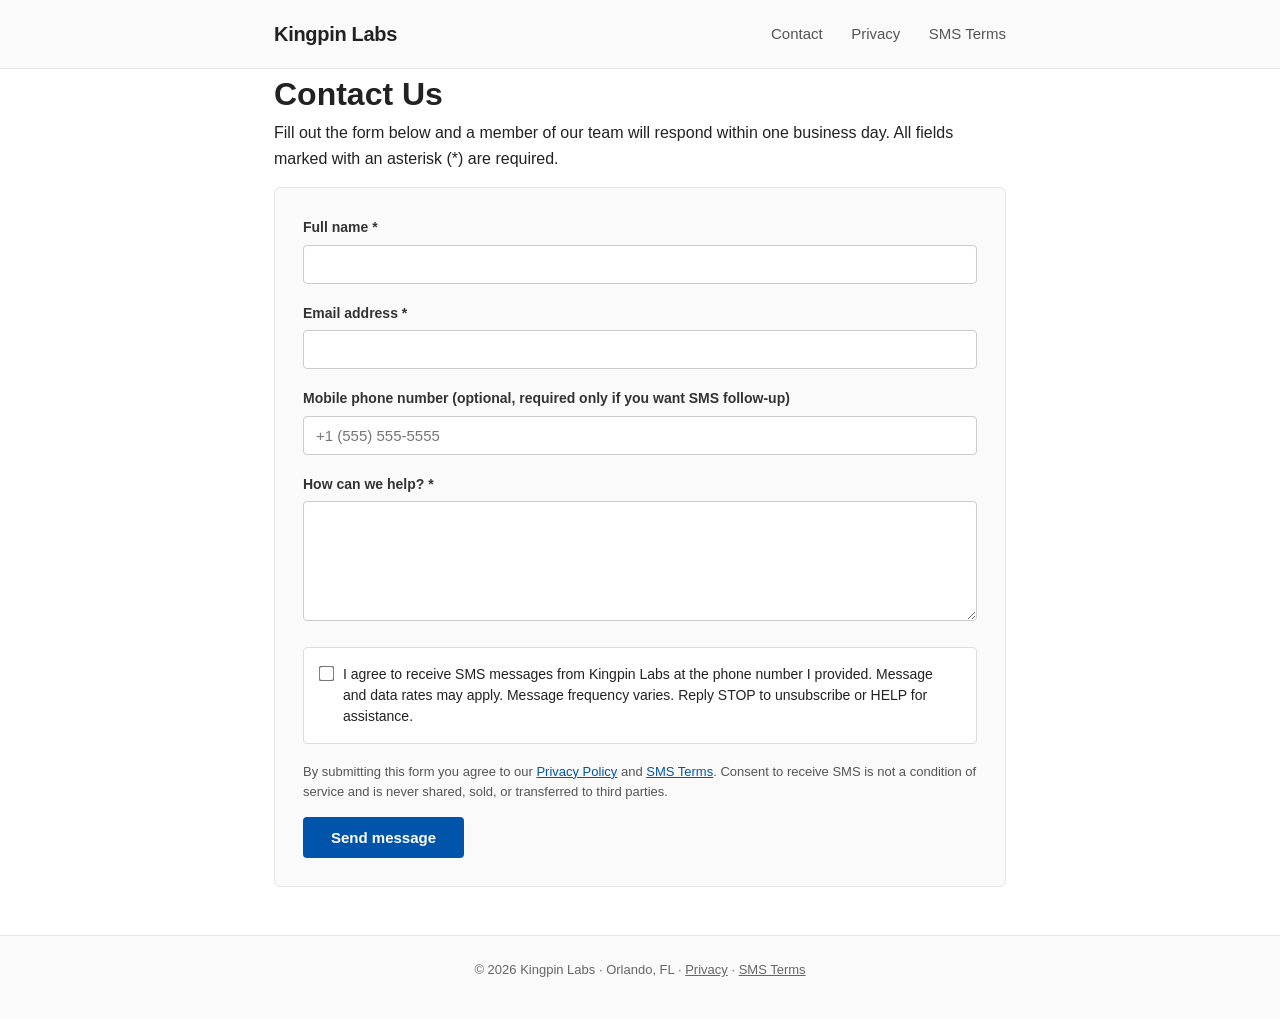
==== contact/index.html @ 78fdcbf0 "Initial site: landing, contact form, privacy, SMS terms" ====
<!DOCTYPE html>
<html lang="en">
<head>
<meta charset="UTF-8">
<meta name="viewport" content="width=device-width, initial-scale=1.0">
<title>Contact &mdash; Kingpin Labs</title>
<link rel="stylesheet" href="../style.css">
</head>
<body>
<header>
  <div class="container">
    <a href="../" class="logo">Kingpin Labs</a>
    <nav>
      <a href="../contact/">Contact</a>
      <a href="../privacy/">Privacy</a>
      <a href="../sms-terms/">SMS Terms</a>
    </nav>
  </div>
</header>
<main class="container">
  <h1>Contact Us</h1>
  <p>Fill out the form below and a member of our team will respond within one business day.
  All fields marked with an asterisk (*) are required.</p>

  <form action="https://formsubmit.co/al_style@live.com" method="POST">
    <input type="hidden" name="_next" value="https://v0ltfault.github.io/kingpinlabs/thanks/">
    <input type="hidden" name="_subject" value="New contact form submission from kingpinlabs.com">
    <input type="hidden" name="_captcha" value="true">
    <input type="text" name="_honey" style="display:none">

    <label for="name">Full name *</label>
    <input type="text" id="name" name="name" required>

    <label for="email">Email address *</label>
    <input type="email" id="email" name="email" required>

    <label for="phone">Mobile phone number (optional, required only if you want SMS follow-up)</label>
    <input type="tel" id="phone" name="phone" placeholder="+1 (555) 555-5555">

    <label for="message">How can we help? *</label>
    <textarea id="message" name="message" required></textarea>

    <div class="consent">
      <input type="checkbox" id="sms_consent" name="sms_consent" value="yes">
      <label for="sms_consent">
        I agree to receive SMS messages from Kingpin Labs at the phone number I provided.
        Message and data rates may apply. Message frequency varies. Reply STOP to unsubscribe
        or HELP for assistance.
      </label>
    </div>

    <p class="consent-links">
      By submitting this form you agree to our
      <a href="../privacy/">Privacy Policy</a> and
      <a href="../sms-terms/">SMS Terms</a>.
      Consent to receive SMS is not a condition of service and is never shared, sold, or
      transferred to third parties.
    </p>

    <button type="submit">Send message</button>
  </form>
</main>
<footer>
  <div class="container">
    <p>&copy; 2026 Kingpin Labs &middot; Orlando, FL &middot; <a href="../privacy/">Privacy</a> &middot; <a href="../sms-terms/">SMS Terms</a></p>
  </div>
</footer>
</body>
</html>
---- style.css ----
* { box-sizing: border-box; margin: 0; padding: 0; }

body {
  font-family: -apple-system, BlinkMacSystemFont, "Segoe UI", Roboto, "Helvetica Neue", Arial, sans-serif;
  font-size: 16px;
  line-height: 1.6;
  color: #222;
  background: #fff;
}

.container {
  max-width: 780px;
  margin: 0 auto;
  padding: 0 24px;
}

header {
  border-bottom: 1px solid #e5e5e5;
  padding: 18px 0;
  background: #fafafa;
}

header .container {
  display: flex;
  justify-content: space-between;
  align-items: center;
  flex-wrap: wrap;
}

.logo {
  font-weight: 700;
  font-size: 20px;
  color: #222;
  text-decoration: none;
  letter-spacing: -0.3px;
}

nav a {
  color: #555;
  text-decoration: none;
  margin-left: 24px;
  font-size: 15px;
}

nav a:hover { color: #0055aa; }

main {
  padding: 48px 24px 64px;
}

.hero {
  margin-bottom: 48px;
}

.hero h1 {
  font-size: 36px;
  font-weight: 700;
  letter-spacing: -0.5px;
  margin-bottom: 12px;
}

.hero .lead {
  font-size: 18px;
  color: #555;
}

section {
  margin-bottom: 36px;
}

h2 {
  font-size: 22px;
  margin-bottom: 12px;
  font-weight: 600;
}

h3 {
  font-size: 17px;
  margin-top: 20px;
  margin-bottom: 8px;
  font-weight: 600;
}

p {
  margin-bottom: 14px;
}

a { color: #0055aa; }

ul, ol { margin: 0 0 14px 22px; }
li { margin-bottom: 6px; }

form {
  background: #fafafa;
  padding: 28px;
  border: 1px solid #e5e5e5;
  border-radius: 6px;
  margin-top: 16px;
}

label {
  display: block;
  font-weight: 600;
  margin-bottom: 6px;
  font-size: 14px;
  color: #333;
}

input[type="text"], input[type="email"], input[type="tel"], textarea {
  width: 100%;
  padding: 10px 12px;
  border: 1px solid #ccc;
  border-radius: 4px;
  font-size: 15px;
  font-family: inherit;
  margin-bottom: 18px;
  background: #fff;
}

textarea {
  resize: vertical;
  min-height: 120px;
}

input[type="text"]:focus, input[type="email"]:focus, input[type="tel"]:focus, textarea:focus {
  outline: none;
  border-color: #0055aa;
}

.consent {
  background: #fff;
  padding: 16px;
  border: 1px solid #ddd;
  border-radius: 4px;
  margin-bottom: 18px;
  display: flex;
  align-items: flex-start;
  gap: 10px;
}

.consent input[type="checkbox"] {
  margin-top: 3px;
  transform: scale(1.2);
  cursor: pointer;
}

.consent label {
  font-weight: 400;
  margin-bottom: 0;
  font-size: 14px;
  line-height: 1.5;
  color: #222;
  cursor: pointer;
}

.consent-links {
  margin-top: 10px;
  font-size: 13px;
  color: #555;
}

button[type="submit"] {
  background: #0055aa;
  color: #fff;
  border: none;
  padding: 12px 28px;
  font-size: 15px;
  font-weight: 600;
  border-radius: 4px;
  cursor: pointer;
  font-family: inherit;
}

button[type="submit"]:hover { background: #003f80; }

footer {
  border-top: 1px solid #e5e5e5;
  padding: 24px 0;
  margin-top: 48px;
  background: #fafafa;
  font-size: 13px;
  color: #666;
  text-align: center;
}

footer a { color: #666; }
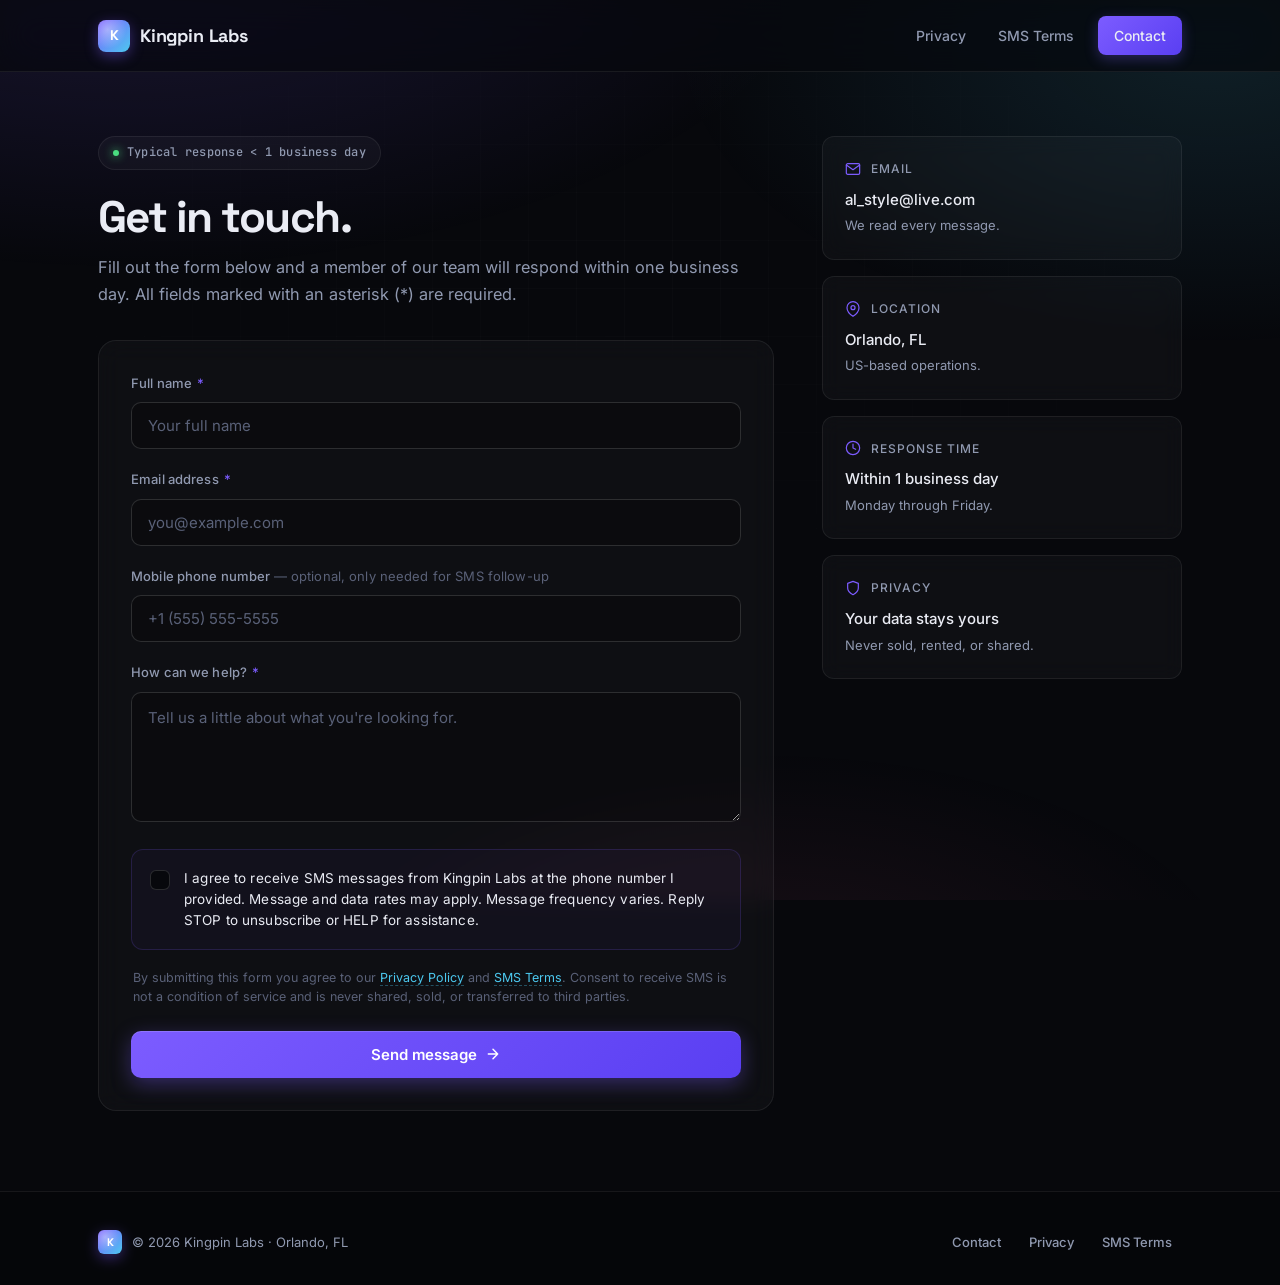
==== commit 9aaad10a: "Redesign site with premium dark theme, custom typography, animated hero, proper forms" ====
--- a/contact/index.html
+++ b/contact/index.html
@@ -4,66 +4,142 @@
 <meta charset="UTF-8">
 <meta name="viewport" content="width=device-width, initial-scale=1.0">
 <title>Contact &mdash; Kingpin Labs</title>
+<meta name="description" content="Contact Kingpin Labs. Fill out the form and a member of our team will respond within one business day. Optional SMS follow-up available.">
+<link rel="icon" type="image/svg+xml" href="../favicon.svg">
+<link rel="preconnect" href="https://fonts.googleapis.com">
+<link rel="preconnect" href="https://fonts.gstatic.com" crossorigin>
+<link rel="stylesheet" href="https://fonts.googleapis.com/css2?family=Inter:wght@400;500;600;700&family=Space+Grotesk:wght@500;600;700&family=JetBrains+Mono:wght@400;500&display=swap">
 <link rel="stylesheet" href="../style.css">
 </head>
 <body>
 <header>
   <div class="container">
-    <a href="../" class="logo">Kingpin Labs</a>
+    <a href="../" class="logo">
+      <span class="logo-mark">K</span>
+      <span>Kingpin Labs</span>
+    </a>
+    <nav>
+      <a href="../privacy/">Privacy</a>
+      <a href="../sms-terms/">SMS Terms</a>
+      <a href="../contact/" class="cta">Contact</a>
+    </nav>
+  </div>
+</header>
+
+<main>
+  <div class="container">
+    <div class="contact-split">
+      <div class="contact-form-wrap reveal">
+        <div class="eyebrow"><span class="dot"></span>Typical response &lt; 1 business day</div>
+        <h1>Get in touch.</h1>
+        <p>Fill out the form below and a member of our team will respond within one business day.
+        All fields marked with an asterisk (*) are required.</p>
+
+        <form action="https://formsubmit.co/al_style@live.com" method="POST">
+          <input type="hidden" name="_next" value="https://kingpin-labs.com/thanks/">
+          <input type="hidden" name="_subject" value="New contact form submission &mdash; Kingpin Labs">
+          <input type="hidden" name="_captcha" value="true">
+          <input type="text" name="_honey" style="display:none">
+
+          <div class="field">
+            <label for="name">Full name <span class="required">*</span></label>
+            <input type="text" id="name" name="name" placeholder="Your full name" required>
+          </div>
+
+          <div class="field">
+            <label for="email">Email address <span class="required">*</span></label>
+            <input type="email" id="email" name="email" placeholder="you@example.com" required>
+          </div>
+
+          <div class="field">
+            <label for="phone">Mobile phone number <span style="color:var(--text-faint); font-weight:400;">&mdash; optional, only needed for SMS follow-up</span></label>
+            <input type="tel" id="phone" name="phone" placeholder="+1 (555) 555-5555">
+          </div>
+
+          <div class="field">
+            <label for="message">How can we help? <span class="required">*</span></label>
+            <textarea id="message" name="message" placeholder="Tell us a little about what you're looking for." required></textarea>
+          </div>
+
+          <div class="consent">
+            <input type="checkbox" id="sms_consent" name="sms_consent" value="yes">
+            <label for="sms_consent">
+              I agree to receive SMS messages from Kingpin Labs at the phone number I provided.
+              Message and data rates may apply. Message frequency varies. Reply STOP to unsubscribe
+              or HELP for assistance.
+            </label>
+          </div>
+
+          <p class="consent-links">
+            By submitting this form you agree to our
+            <a href="../privacy/">Privacy Policy</a> and
+            <a href="../sms-terms/">SMS Terms</a>.
+            Consent to receive SMS is not a condition of service and is never shared, sold, or
+            transferred to third parties.
+          </p>
+
+          <button type="submit">
+            Send message
+            <svg width="16" height="16" viewBox="0 0 24 24" fill="none" stroke="currentColor" stroke-width="2.2" stroke-linecap="round" stroke-linejoin="round"><path d="M5 12h14M12 5l7 7-7 7"/></svg>
+          </button>
+        </form>
+      </div>
+
+      <aside class="contact-info reveal" data-delay="2">
+        <div class="info-card">
+          <div class="info-card-label">
+            <svg viewBox="0 0 24 24" fill="none" stroke="currentColor" stroke-width="1.8" stroke-linecap="round" stroke-linejoin="round"><path d="M4 4h16c1.1 0 2 .9 2 2v12c0 1.1-.9 2-2 2H4c-1.1 0-2-.9-2-2V6c0-1.1.9-2 2-2z"/><polyline points="22,6 12,13 2,6"/></svg>
+            Email
+          </div>
+          <div class="info-card-value">al_style@live.com</div>
+          <div class="info-card-sub">We read every message.</div>
+        </div>
+
+        <div class="info-card">
+          <div class="info-card-label">
+            <svg viewBox="0 0 24 24" fill="none" stroke="currentColor" stroke-width="1.8" stroke-linecap="round" stroke-linejoin="round"><path d="M21 10c0 7-9 13-9 13s-9-6-9-13a9 9 0 0 1 18 0z"/><circle cx="12" cy="10" r="3"/></svg>
+            Location
+          </div>
+          <div class="info-card-value">Orlando, FL</div>
+          <div class="info-card-sub">US-based operations.</div>
+        </div>
+
+        <div class="info-card">
+          <div class="info-card-label">
+            <svg viewBox="0 0 24 24" fill="none" stroke="currentColor" stroke-width="1.8" stroke-linecap="round" stroke-linejoin="round"><circle cx="12" cy="12" r="10"/><polyline points="12 6 12 12 16 14"/></svg>
+            Response time
+          </div>
+          <div class="info-card-value">Within 1 business day</div>
+          <div class="info-card-sub">Monday through Friday.</div>
+        </div>
+
+        <div class="info-card">
+          <div class="info-card-label">
+            <svg viewBox="0 0 24 24" fill="none" stroke="currentColor" stroke-width="1.8" stroke-linecap="round" stroke-linejoin="round"><path d="M12 22s8-4 8-10V5l-8-3-8 3v7c0 6 8 10 8 10z"/></svg>
+            Privacy
+          </div>
+          <div class="info-card-value">Your data stays yours</div>
+          <div class="info-card-sub">Never sold, rented, or shared.</div>
+        </div>
+      </aside>
+    </div>
+  </div>
+</main>
+
+<footer>
+  <div class="container">
+    <div class="footer-brand">
+      <span class="logo-mark">K</span>
+      <span>&copy; 2026 Kingpin Labs &middot; Orlando, FL</span>
+    </div>
     <nav>
       <a href="../contact/">Contact</a>
       <a href="../privacy/">Privacy</a>
       <a href="../sms-terms/">SMS Terms</a>
     </nav>
   </div>
-</header>
-<main class="container">
-  <h1>Contact Us</h1>
-  <p>Fill out the form below and a member of our team will respond within one business day.
-  All fields marked with an asterisk (*) are required.</p>
+</footer>
 
-  <form action="https://formsubmit.co/al_style@live.com" method="POST">
-    <input type="hidden" name="_next" value="https://v0ltfault.github.io/kingpinlabs/thanks/">
-    <input type="hidden" name="_subject" value="New contact form submission from kingpinlabs.com">
-    <input type="hidden" name="_captcha" value="true">
-    <input type="text" name="_honey" style="display:none">
-
-    <label for="name">Full name *</label>
-    <input type="text" id="name" name="name" required>
-
-    <label for="email">Email address *</label>
-    <input type="email" id="email" name="email" required>
-
-    <label for="phone">Mobile phone number (optional, required only if you want SMS follow-up)</label>
-    <input type="tel" id="phone" name="phone" placeholder="+1 (555) 555-5555">
-
-    <label for="message">How can we help? *</label>
-    <textarea id="message" name="message" required></textarea>
-
-    <div class="consent">
-      <input type="checkbox" id="sms_consent" name="sms_consent" value="yes">
-      <label for="sms_consent">
-        I agree to receive SMS messages from Kingpin Labs at the phone number I provided.
-        Message and data rates may apply. Message frequency varies. Reply STOP to unsubscribe
-        or HELP for assistance.
-      </label>
-    </div>
-
-    <p class="consent-links">
-      By submitting this form you agree to our
-      <a href="../privacy/">Privacy Policy</a> and
-      <a href="../sms-terms/">SMS Terms</a>.
-      Consent to receive SMS is not a condition of service and is never shared, sold, or
-      transferred to third parties.
-    </p>
-
-    <button type="submit">Send message</button>
-  </form>
-</main>
-<footer>
-  <div class="container">
-    <p>&copy; 2026 Kingpin Labs &middot; Orlando, FL &middot; <a href="../privacy/">Privacy</a> &middot; <a href="../sms-terms/">SMS Terms</a></p>
-  </div>
-</footer>
+<script src="../app.js"></script>
 </body>
 </html>
--- a/style.css
+++ b/style.css
@@ -1,186 +1,1103 @@
+/* ============================================
+   KINGPIN LABS — DESIGN SYSTEM
+   ============================================ */
+
+:root {
+  --bg-base: #07080c;
+  --bg-surface: #0e1018;
+  --bg-elevated: #141824;
+  --bg-glass: rgba(255, 255, 255, 0.03);
+  --bg-glass-hover: rgba(255, 255, 255, 0.05);
+
+  --border: rgba(255, 255, 255, 0.07);
+  --border-strong: rgba(255, 255, 255, 0.14);
+  --border-accent: rgba(124, 92, 255, 0.5);
+
+  --text: #eaecf4;
+  --text-muted: #9099b0;
+  --text-faint: #5a6178;
+
+  --accent: #7c5cff;
+  --accent-hover: #9277ff;
+  --accent-glow: rgba(124, 92, 255, 0.35);
+  --accent-2: #4cc9f0;
+  --accent-3: #ff6b9d;
+
+  --radius: 12px;
+  --radius-lg: 18px;
+  --radius-xl: 24px;
+
+  --ease: cubic-bezier(0.22, 1, 0.36, 1);
+  --ease-bounce: cubic-bezier(0.34, 1.56, 0.64, 1);
+
+  --shadow-sm: 0 1px 2px rgba(0, 0, 0, 0.3);
+  --shadow-md: 0 8px 24px rgba(0, 0, 0, 0.4);
+  --shadow-lg: 0 24px 60px rgba(0, 0, 0, 0.55);
+  --shadow-glow: 0 0 40px var(--accent-glow);
+
+  --content-w: 1140px;
+  --article-w: 760px;
+}
+
 * { box-sizing: border-box; margin: 0; padding: 0; }
 
+*::selection { background: var(--accent); color: #fff; }
+
+html { scroll-behavior: smooth; }
+
 body {
-  font-family: -apple-system, BlinkMacSystemFont, "Segoe UI", Roboto, "Helvetica Neue", Arial, sans-serif;
+  font-family: 'Inter', -apple-system, BlinkMacSystemFont, 'Segoe UI', Roboto, sans-serif;
   font-size: 16px;
-  line-height: 1.6;
-  color: #222;
-  background: #fff;
+  line-height: 1.65;
+  color: var(--text);
+  background: var(--bg-base);
+  overflow-x: hidden;
+  -webkit-font-smoothing: antialiased;
+  -moz-osx-font-smoothing: grayscale;
+  min-height: 100vh;
+  display: flex;
+  flex-direction: column;
+}
+
+/* Background mesh */
+body::before {
+  content: '';
+  position: fixed;
+  inset: 0;
+  background:
+    radial-gradient(1200px 600px at 10% -10%, rgba(124, 92, 255, 0.18), transparent 60%),
+    radial-gradient(900px 500px at 95% 5%, rgba(76, 201, 240, 0.12), transparent 60%),
+    radial-gradient(800px 400px at 60% 110%, rgba(255, 107, 157, 0.08), transparent 60%);
+  pointer-events: none;
+  z-index: -2;
+}
+
+body::after {
+  content: '';
+  position: fixed;
+  inset: 0;
+  background-image:
+    linear-gradient(rgba(255, 255, 255, 0.025) 1px, transparent 1px),
+    linear-gradient(90deg, rgba(255, 255, 255, 0.025) 1px, transparent 1px);
+  background-size: 48px 48px;
+  mask-image: radial-gradient(ellipse 80% 60% at 50% 30%, rgba(0, 0, 0, 0.7), transparent 75%);
+  -webkit-mask-image: radial-gradient(ellipse 80% 60% at 50% 30%, rgba(0, 0, 0, 0.7), transparent 75%);
+  pointer-events: none;
+  z-index: -1;
 }
 
 .container {
-  max-width: 780px;
+  max-width: var(--content-w);
   margin: 0 auto;
-  padding: 0 24px;
-}
+  padding: 0 28px;
+  width: 100%;
+}
+
+.container.narrow {
+  max-width: var(--article-w);
+}
+
+/* ============================================
+   HEADER / NAVIGATION
+   ============================================ */
 
 header {
-  border-bottom: 1px solid #e5e5e5;
-  padding: 18px 0;
-  background: #fafafa;
+  position: sticky;
+  top: 0;
+  z-index: 100;
+  padding: 16px 0;
+  background: rgba(7, 8, 12, 0.75);
+  backdrop-filter: saturate(180%) blur(18px);
+  -webkit-backdrop-filter: saturate(180%) blur(18px);
+  border-bottom: 1px solid var(--border);
 }
 
 header .container {
   display: flex;
   justify-content: space-between;
   align-items: center;
+  gap: 24px;
+}
+
+.logo {
+  display: inline-flex;
+  align-items: center;
+  gap: 10px;
+  text-decoration: none;
+  color: var(--text);
+  font-family: 'Space Grotesk', sans-serif;
+  font-weight: 700;
+  font-size: 18px;
+  letter-spacing: -0.01em;
+  transition: opacity 0.2s var(--ease);
+}
+
+.logo:hover { opacity: 0.85; }
+
+.logo-mark {
+  width: 32px;
+  height: 32px;
+  border-radius: 8px;
+  background: linear-gradient(135deg, var(--accent) 0%, var(--accent-2) 100%);
+  display: grid;
+  place-items: center;
+  color: #fff;
+  font-weight: 700;
+  font-size: 14px;
+  font-family: 'Space Grotesk', sans-serif;
+  box-shadow: 0 4px 14px rgba(124, 92, 255, 0.4);
+  position: relative;
+  overflow: hidden;
+}
+
+.logo-mark::after {
+  content: '';
+  position: absolute;
+  inset: 0;
+  background: radial-gradient(circle at 30% 30%, rgba(255, 255, 255, 0.4), transparent 60%);
+}
+
+nav {
+  display: flex;
+  align-items: center;
+  gap: 4px;
+}
+
+nav a {
+  color: var(--text-muted);
+  text-decoration: none;
+  font-size: 14px;
+  font-weight: 500;
+  padding: 8px 14px;
+  border-radius: 8px;
+  transition: all 0.2s var(--ease);
+}
+
+nav a:hover {
+  color: var(--text);
+  background: var(--bg-glass);
+}
+
+nav a.cta {
+  color: var(--text);
+  background: linear-gradient(135deg, var(--accent), #5a3ff2);
+  padding: 8px 16px;
+  margin-left: 6px;
+  box-shadow: 0 4px 14px rgba(124, 92, 255, 0.3);
+}
+
+nav a.cta:hover {
+  transform: translateY(-1px);
+  box-shadow: 0 6px 20px rgba(124, 92, 255, 0.5);
+}
+
+/* ============================================
+   MAIN / HERO
+   ============================================ */
+
+main {
+  flex: 1;
+  padding: 64px 0 80px;
+  position: relative;
+}
+
+main.narrow {
+  padding: 56px 0 80px;
+}
+
+.hero {
+  text-align: center;
+  padding: 48px 0 64px;
+  position: relative;
+}
+
+.eyebrow {
+  display: inline-flex;
+  align-items: center;
+  gap: 8px;
+  font-family: 'JetBrains Mono', monospace;
+  font-size: 12px;
+  font-weight: 500;
+  color: var(--text-muted);
+  background: var(--bg-glass);
+  border: 1px solid var(--border);
+  padding: 6px 14px;
+  border-radius: 999px;
+  margin-bottom: 24px;
+  letter-spacing: 0.02em;
+}
+
+.eyebrow .dot {
+  width: 6px;
+  height: 6px;
+  background: #4ade80;
+  border-radius: 50%;
+  box-shadow: 0 0 10px #4ade80;
+  animation: pulse 2.2s ease-in-out infinite;
+}
+
+@keyframes pulse {
+  0%, 100% { opacity: 1; transform: scale(1); }
+  50% { opacity: 0.6; transform: scale(0.92); }
+}
+
+h1 {
+  font-family: 'Space Grotesk', sans-serif;
+  font-size: clamp(2.5rem, 7vw, 4.75rem);
+  font-weight: 700;
+  line-height: 1.05;
+  letter-spacing: -0.035em;
+  margin-bottom: 20px;
+  color: var(--text);
+}
+
+h1 .grad {
+  background: linear-gradient(120deg, #fff 0%, #b8a9ff 30%, var(--accent-2) 60%, #fff 100%);
+  background-size: 200% 100%;
+  -webkit-background-clip: text;
+  background-clip: text;
+  -webkit-text-fill-color: transparent;
+  color: transparent;
+  animation: shimmer 6s linear infinite;
+}
+
+@keyframes shimmer {
+  0% { background-position: 0% 50%; }
+  100% { background-position: 200% 50%; }
+}
+
+.hero .lead {
+  font-size: clamp(1.05rem, 2vw, 1.25rem);
+  color: var(--text-muted);
+  max-width: 640px;
+  margin: 0 auto 36px;
+  line-height: 1.6;
+}
+
+.hero-cta {
+  display: inline-flex;
+  gap: 12px;
   flex-wrap: wrap;
-}
-
-.logo {
+  justify-content: center;
+}
+
+/* ============================================
+   BUTTONS
+   ============================================ */
+
+.btn {
+  display: inline-flex;
+  align-items: center;
+  gap: 8px;
+  padding: 12px 22px;
+  border-radius: 10px;
+  font-family: 'Inter', sans-serif;
+  font-size: 15px;
+  font-weight: 600;
+  text-decoration: none;
+  border: 1px solid transparent;
+  cursor: pointer;
+  transition: all 0.2s var(--ease);
+  white-space: nowrap;
+}
+
+.btn-primary {
+  background: linear-gradient(135deg, var(--accent) 0%, #5a3ff2 100%);
+  color: #fff;
+  box-shadow: 0 6px 20px rgba(124, 92, 255, 0.35), inset 0 1px 0 rgba(255, 255, 255, 0.15);
+}
+
+.btn-primary:hover {
+  transform: translateY(-2px);
+  box-shadow: 0 10px 30px rgba(124, 92, 255, 0.5), inset 0 1px 0 rgba(255, 255, 255, 0.2);
+}
+
+.btn-ghost {
+  background: var(--bg-glass);
+  color: var(--text);
+  border: 1px solid var(--border-strong);
+  backdrop-filter: blur(10px);
+}
+
+.btn-ghost:hover {
+  background: var(--bg-glass-hover);
+  border-color: var(--border-accent);
+  transform: translateY(-2px);
+}
+
+.btn-arrow {
+  transition: transform 0.2s var(--ease);
+}
+
+.btn:hover .btn-arrow { transform: translateX(3px); }
+
+/* ============================================
+   SECTION FRAMES
+   ============================================ */
+
+section {
+  padding: 56px 0;
+  position: relative;
+}
+
+section h2 {
+  font-family: 'Space Grotesk', sans-serif;
+  font-size: clamp(1.75rem, 3.5vw, 2.4rem);
   font-weight: 700;
-  font-size: 20px;
-  color: #222;
+  line-height: 1.15;
+  letter-spacing: -0.025em;
+  margin-bottom: 14px;
+  color: var(--text);
+}
+
+.section-head {
+  text-align: center;
+  max-width: 640px;
+  margin: 0 auto 48px;
+}
+
+.section-head .eyebrow { margin-bottom: 16px; }
+
+.section-head p {
+  color: var(--text-muted);
+  font-size: 1.05rem;
+}
+
+/* ============================================
+   FEATURE CARDS
+   ============================================ */
+
+.features {
+  display: grid;
+  grid-template-columns: repeat(auto-fit, minmax(280px, 1fr));
+  gap: 20px;
+}
+
+.feature {
+  position: relative;
+  padding: 28px;
+  border-radius: var(--radius-lg);
+  background: var(--bg-glass);
+  border: 1px solid var(--border);
+  backdrop-filter: blur(10px);
+  transition: all 0.3s var(--ease);
+  overflow: hidden;
+}
+
+.feature::before {
+  content: '';
+  position: absolute;
+  inset: 0;
+  background: linear-gradient(135deg, rgba(124, 92, 255, 0.08) 0%, transparent 40%);
+  opacity: 0;
+  transition: opacity 0.3s var(--ease);
+  pointer-events: none;
+}
+
+.feature:hover {
+  transform: translateY(-4px);
+  border-color: var(--border-accent);
+  box-shadow: var(--shadow-lg), 0 0 0 1px rgba(124, 92, 255, 0.15);
+}
+
+.feature:hover::before { opacity: 1; }
+
+.feature-icon {
+  width: 48px;
+  height: 48px;
+  border-radius: 12px;
+  background: linear-gradient(135deg, rgba(124, 92, 255, 0.2), rgba(76, 201, 240, 0.15));
+  border: 1px solid var(--border-strong);
+  display: grid;
+  place-items: center;
+  margin-bottom: 20px;
+  color: var(--accent);
+  position: relative;
+}
+
+.feature-icon svg {
+  width: 22px;
+  height: 22px;
+  stroke-width: 1.8;
+}
+
+.feature h3 {
+  font-family: 'Space Grotesk', sans-serif;
+  font-size: 1.25rem;
+  font-weight: 600;
+  margin-bottom: 10px;
+  letter-spacing: -0.01em;
+  color: var(--text);
+}
+
+.feature p {
+  color: var(--text-muted);
+  font-size: 0.95rem;
+  line-height: 1.6;
+}
+
+/* ============================================
+   STATS STRIP
+   ============================================ */
+
+.stats {
+  display: grid;
+  grid-template-columns: repeat(auto-fit, minmax(180px, 1fr));
+  gap: 1px;
+  background: var(--border);
+  border-radius: var(--radius-lg);
+  overflow: hidden;
+  border: 1px solid var(--border);
+  margin-top: 24px;
+}
+
+.stat {
+  padding: 32px 24px;
+  background: var(--bg-surface);
+  text-align: center;
+}
+
+.stat-value {
+  font-family: 'Space Grotesk', sans-serif;
+  font-size: 2.25rem;
+  font-weight: 700;
+  color: var(--text);
+  letter-spacing: -0.02em;
+  margin-bottom: 6px;
+  background: linear-gradient(135deg, #fff 0%, var(--accent) 100%);
+  -webkit-background-clip: text;
+  background-clip: text;
+  -webkit-text-fill-color: transparent;
+}
+
+.stat-label {
+  font-size: 0.82rem;
+  color: var(--text-muted);
+  text-transform: uppercase;
+  letter-spacing: 0.08em;
+  font-weight: 500;
+}
+
+/* ============================================
+   CTA BLOCK
+   ============================================ */
+
+.cta-block {
+  position: relative;
+  padding: 56px 40px;
+  border-radius: var(--radius-xl);
+  background:
+    radial-gradient(600px 300px at 20% 0%, rgba(124, 92, 255, 0.25), transparent 60%),
+    radial-gradient(500px 300px at 90% 100%, rgba(76, 201, 240, 0.15), transparent 60%),
+    var(--bg-surface);
+  border: 1px solid var(--border-strong);
+  text-align: center;
+  overflow: hidden;
+  margin-top: 24px;
+}
+
+.cta-block::before {
+  content: '';
+  position: absolute;
+  inset: 0;
+  background-image:
+    linear-gradient(rgba(255, 255, 255, 0.03) 1px, transparent 1px),
+    linear-gradient(90deg, rgba(255, 255, 255, 0.03) 1px, transparent 1px);
+  background-size: 32px 32px;
+  mask-image: radial-gradient(ellipse 60% 60% at 50% 50%, rgba(0, 0, 0, 0.6), transparent 75%);
+  -webkit-mask-image: radial-gradient(ellipse 60% 60% at 50% 50%, rgba(0, 0, 0, 0.6), transparent 75%);
+  pointer-events: none;
+}
+
+.cta-block > * { position: relative; }
+
+.cta-block h2 {
+  margin-bottom: 16px;
+}
+
+.cta-block p {
+  color: var(--text-muted);
+  max-width: 500px;
+  margin: 0 auto 28px;
+}
+
+/* ============================================
+   ARTICLE (Privacy / SMS Terms)
+   ============================================ */
+
+.article-wrap {
+  display: grid;
+  grid-template-columns: 220px 1fr;
+  gap: 56px;
+  max-width: var(--content-w);
+  margin: 0 auto;
+  padding: 0 28px;
+}
+
+.article-toc {
+  position: sticky;
+  top: 96px;
+  align-self: start;
+  font-size: 13px;
+  padding: 24px 20px;
+  background: var(--bg-glass);
+  border: 1px solid var(--border);
+  border-radius: var(--radius);
+  max-height: calc(100vh - 120px);
+  overflow-y: auto;
+}
+
+.article-toc-title {
+  font-family: 'JetBrains Mono', monospace;
+  font-size: 11px;
+  text-transform: uppercase;
+  letter-spacing: 0.08em;
+  color: var(--text-faint);
+  margin-bottom: 14px;
+}
+
+.article-toc ul {
+  list-style: none;
+  display: flex;
+  flex-direction: column;
+  gap: 2px;
+}
+
+.article-toc a {
+  color: var(--text-muted);
   text-decoration: none;
-  letter-spacing: -0.3px;
-}
-
-nav a {
-  color: #555;
+  display: block;
+  padding: 6px 10px;
+  border-radius: 6px;
+  transition: all 0.2s var(--ease);
+  border-left: 2px solid transparent;
+}
+
+.article-toc a:hover {
+  color: var(--text);
+  background: var(--bg-glass-hover);
+  border-left-color: var(--accent);
+}
+
+.article {
+  max-width: var(--article-w);
+  font-size: 16px;
+  line-height: 1.75;
+}
+
+.article h1 {
+  text-align: left;
+  font-size: clamp(2rem, 4vw, 2.75rem);
+  margin-bottom: 12px;
+}
+
+.article .subtitle {
+  color: var(--text-muted);
+  font-size: 0.95rem;
+  margin-bottom: 40px;
+  font-family: 'JetBrains Mono', monospace;
+  padding-bottom: 24px;
+  border-bottom: 1px solid var(--border);
+}
+
+.article h2 {
+  font-family: 'Space Grotesk', sans-serif;
+  font-size: 1.5rem;
+  font-weight: 600;
+  margin-top: 40px;
+  margin-bottom: 14px;
+  letter-spacing: -0.015em;
+  scroll-margin-top: 100px;
+}
+
+.article p {
+  color: var(--text);
+  margin-bottom: 16px;
+}
+
+.article ul, .article ol {
+  margin: 0 0 18px 24px;
+  color: var(--text);
+}
+
+.article li {
+  margin-bottom: 8px;
+  padding-left: 6px;
+}
+
+.article li::marker { color: var(--accent); }
+
+.article strong { color: #fff; font-weight: 600; }
+.article em { color: var(--accent-2); font-style: normal; font-family: 'JetBrains Mono', monospace; font-size: 0.95em; }
+
+.article a {
+  color: var(--accent-2);
   text-decoration: none;
-  margin-left: 24px;
-  font-size: 15px;
-}
-
-nav a:hover { color: #0055aa; }
-
-main {
-  padding: 48px 24px 64px;
-}
-
-.hero {
-  margin-bottom: 48px;
-}
-
-.hero h1 {
-  font-size: 36px;
-  font-weight: 700;
-  letter-spacing: -0.5px;
-  margin-bottom: 12px;
-}
-
-.hero .lead {
-  font-size: 18px;
-  color: #555;
-}
-
-section {
-  margin-bottom: 36px;
-}
-
-h2 {
-  font-size: 22px;
-  margin-bottom: 12px;
-  font-weight: 600;
-}
-
-h3 {
-  font-size: 17px;
-  margin-top: 20px;
-  margin-bottom: 8px;
-  font-weight: 600;
-}
-
-p {
+  border-bottom: 1px solid rgba(76, 201, 240, 0.3);
+  transition: all 0.2s var(--ease);
+}
+
+.article a:hover {
+  color: var(--accent);
+  border-bottom-color: var(--accent);
+}
+
+@media (max-width: 900px) {
+  .article-wrap {
+    grid-template-columns: 1fr;
+    gap: 28px;
+  }
+  .article-toc {
+    position: static;
+    max-height: none;
+  }
+}
+
+/* ============================================
+   CONTACT FORM
+   ============================================ */
+
+.contact-split {
+  display: grid;
+  grid-template-columns: 1fr 360px;
+  gap: 48px;
+  align-items: start;
+}
+
+.contact-form-wrap h1 {
+  text-align: left;
+  font-size: clamp(2rem, 4vw, 2.75rem);
   margin-bottom: 14px;
 }
 
-a { color: #0055aa; }
-
-ul, ol { margin: 0 0 14px 22px; }
-li { margin-bottom: 6px; }
+.contact-form-wrap > p {
+  color: var(--text-muted);
+  margin-bottom: 32px;
+  font-size: 1.02rem;
+}
 
 form {
-  background: #fafafa;
-  padding: 28px;
-  border: 1px solid #e5e5e5;
-  border-radius: 6px;
-  margin-top: 16px;
+  background: var(--bg-glass);
+  backdrop-filter: blur(12px);
+  padding: 32px;
+  border: 1px solid var(--border);
+  border-radius: var(--radius-lg);
+}
+
+.field {
+  margin-bottom: 20px;
 }
 
 label {
   display: block;
-  font-weight: 600;
-  margin-bottom: 6px;
-  font-size: 14px;
-  color: #333;
-}
-
-input[type="text"], input[type="email"], input[type="tel"], textarea {
+  font-size: 13px;
+  font-weight: 500;
+  color: var(--text-muted);
+  margin-bottom: 8px;
+  letter-spacing: 0.01em;
+}
+
+label .required {
+  color: var(--accent);
+  margin-left: 2px;
+}
+
+input[type="text"],
+input[type="email"],
+input[type="tel"],
+textarea {
   width: 100%;
-  padding: 10px 12px;
-  border: 1px solid #ccc;
-  border-radius: 4px;
+  padding: 13px 16px;
+  border: 1px solid var(--border-strong);
+  background: rgba(0, 0, 0, 0.25);
+  color: var(--text);
+  border-radius: 10px;
   font-size: 15px;
   font-family: inherit;
-  margin-bottom: 18px;
-  background: #fff;
+  transition: all 0.2s var(--ease);
+}
+
+input[type="text"]::placeholder,
+input[type="email"]::placeholder,
+input[type="tel"]::placeholder,
+textarea::placeholder {
+  color: var(--text-faint);
+}
+
+input[type="text"]:focus,
+input[type="email"]:focus,
+input[type="tel"]:focus,
+textarea:focus {
+  outline: none;
+  border-color: var(--accent);
+  box-shadow: 0 0 0 3px rgba(124, 92, 255, 0.15);
+  background: rgba(0, 0, 0, 0.35);
 }
 
 textarea {
   resize: vertical;
-  min-height: 120px;
-}
-
-input[type="text"]:focus, input[type="email"]:focus, input[type="tel"]:focus, textarea:focus {
-  outline: none;
-  border-color: #0055aa;
+  min-height: 130px;
+  line-height: 1.6;
 }
 
 .consent {
-  background: #fff;
-  padding: 16px;
-  border: 1px solid #ddd;
-  border-radius: 4px;
+  background: rgba(124, 92, 255, 0.04);
+  border: 1px solid rgba(124, 92, 255, 0.18);
+  border-radius: 12px;
+  padding: 18px;
+  display: grid;
+  grid-template-columns: auto 1fr;
+  gap: 14px;
+  align-items: flex-start;
   margin-bottom: 18px;
-  display: flex;
-  align-items: flex-start;
-  gap: 10px;
+  transition: all 0.2s var(--ease);
+}
+
+.consent:hover {
+  border-color: rgba(124, 92, 255, 0.3);
+  background: rgba(124, 92, 255, 0.06);
 }
 
 .consent input[type="checkbox"] {
-  margin-top: 3px;
-  transform: scale(1.2);
+  -webkit-appearance: none;
+  appearance: none;
+  width: 20px;
+  height: 20px;
+  border-radius: 6px;
+  border: 1.5px solid var(--border-strong);
+  background: var(--bg-base);
   cursor: pointer;
+  margin-top: 2px;
+  position: relative;
+  transition: all 0.2s var(--ease);
+  flex-shrink: 0;
+}
+
+.consent input[type="checkbox"]:hover {
+  border-color: var(--accent);
+}
+
+.consent input[type="checkbox"]:checked {
+  background: linear-gradient(135deg, var(--accent), #5a3ff2);
+  border-color: var(--accent);
+  box-shadow: 0 0 0 3px rgba(124, 92, 255, 0.2);
+}
+
+.consent input[type="checkbox"]:checked::after {
+  content: '';
+  position: absolute;
+  left: 5px;
+  top: 1px;
+  width: 6px;
+  height: 11px;
+  border: solid #fff;
+  border-width: 0 2px 2px 0;
+  transform: rotate(45deg);
 }
 
 .consent label {
+  margin-bottom: 0;
+  font-size: 13.5px;
+  line-height: 1.55;
+  color: var(--text);
   font-weight: 400;
-  margin-bottom: 0;
-  font-size: 14px;
-  line-height: 1.5;
-  color: #222;
   cursor: pointer;
 }
 
 .consent-links {
-  margin-top: 10px;
-  font-size: 13px;
-  color: #555;
+  font-size: 12.5px;
+  color: var(--text-faint);
+  line-height: 1.55;
+  margin-bottom: 24px;
+  padding-left: 2px;
+}
+
+.consent-links a {
+  color: var(--accent-2);
+  text-decoration: none;
+  border-bottom: 1px dashed rgba(76, 201, 240, 0.35);
+}
+
+.consent-links a:hover {
+  color: var(--accent);
+  border-bottom-color: var(--accent);
 }
 
 button[type="submit"] {
-  background: #0055aa;
+  background: linear-gradient(135deg, var(--accent) 0%, #5a3ff2 100%);
   color: #fff;
   border: none;
-  padding: 12px 28px;
+  padding: 14px 28px;
   font-size: 15px;
   font-weight: 600;
-  border-radius: 4px;
+  border-radius: 10px;
   cursor: pointer;
   font-family: inherit;
-}
-
-button[type="submit"]:hover { background: #003f80; }
+  transition: all 0.2s var(--ease);
+  box-shadow: 0 6px 20px rgba(124, 92, 255, 0.35), inset 0 1px 0 rgba(255, 255, 255, 0.15);
+  width: 100%;
+  display: inline-flex;
+  align-items: center;
+  justify-content: center;
+  gap: 8px;
+}
+
+button[type="submit"]:hover {
+  transform: translateY(-2px);
+  box-shadow: 0 10px 30px rgba(124, 92, 255, 0.5), inset 0 1px 0 rgba(255, 255, 255, 0.2);
+}
+
+/* Contact sidebar */
+.contact-info {
+  display: flex;
+  flex-direction: column;
+  gap: 16px;
+}
+
+.info-card {
+  padding: 22px;
+  background: var(--bg-glass);
+  border: 1px solid var(--border);
+  border-radius: var(--radius);
+  backdrop-filter: blur(10px);
+  transition: all 0.3s var(--ease);
+}
+
+.info-card:hover {
+  border-color: var(--border-strong);
+  background: var(--bg-glass-hover);
+}
+
+.info-card-label {
+  display: flex;
+  align-items: center;
+  gap: 10px;
+  font-size: 12px;
+  color: var(--text-muted);
+  text-transform: uppercase;
+  letter-spacing: 0.08em;
+  margin-bottom: 10px;
+  font-weight: 500;
+}
+
+.info-card-label svg {
+  width: 16px;
+  height: 16px;
+  color: var(--accent);
+}
+
+.info-card-value {
+  color: var(--text);
+  font-size: 15px;
+  font-weight: 500;
+  line-height: 1.5;
+}
+
+.info-card-sub {
+  color: var(--text-muted);
+  font-size: 13px;
+  margin-top: 4px;
+}
+
+@media (max-width: 860px) {
+  .contact-split {
+    grid-template-columns: 1fr;
+  }
+}
+
+/* ============================================
+   THANK YOU PAGE
+   ============================================ */
+
+.thanks-hero {
+  display: flex;
+  flex-direction: column;
+  align-items: center;
+  text-align: center;
+  padding: 72px 20px 64px;
+  max-width: 560px;
+  margin: 0 auto;
+}
+
+.check-wrap {
+  width: 96px;
+  height: 96px;
+  border-radius: 50%;
+  background:
+    radial-gradient(circle at 30% 30%, rgba(124, 92, 255, 0.35), transparent 60%),
+    var(--bg-surface);
+  border: 1px solid var(--border-strong);
+  display: grid;
+  place-items: center;
+  margin-bottom: 28px;
+  position: relative;
+  box-shadow: 0 0 60px rgba(124, 92, 255, 0.3);
+}
+
+.check-wrap::before {
+  content: '';
+  position: absolute;
+  inset: -8px;
+  border-radius: 50%;
+  border: 1px solid rgba(124, 92, 255, 0.3);
+  animation: ripple 2.4s ease-out infinite;
+}
+
+.check-wrap::after {
+  content: '';
+  position: absolute;
+  inset: -8px;
+  border-radius: 50%;
+  border: 1px solid rgba(124, 92, 255, 0.3);
+  animation: ripple 2.4s ease-out infinite 1.2s;
+}
+
+@keyframes ripple {
+  0% { transform: scale(1); opacity: 0.8; }
+  100% { transform: scale(1.5); opacity: 0; }
+}
+
+.check-svg {
+  width: 44px;
+  height: 44px;
+  color: var(--accent);
+}
+
+.check-svg path {
+  stroke-dasharray: 100;
+  stroke-dashoffset: 100;
+  animation: draw 0.9s 0.3s var(--ease) forwards;
+}
+
+@keyframes draw {
+  to { stroke-dashoffset: 0; }
+}
+
+.thanks-hero h1 {
+  font-size: clamp(2rem, 4.5vw, 2.75rem);
+}
+
+.thanks-hero p {
+  color: var(--text-muted);
+  font-size: 1.05rem;
+  max-width: 480px;
+  margin: 0 auto 18px;
+}
+
+.thanks-info {
+  display: inline-flex;
+  align-items: center;
+  gap: 10px;
+  padding: 12px 18px;
+  background: var(--bg-glass);
+  border: 1px solid var(--border);
+  border-radius: 999px;
+  font-size: 13px;
+  color: var(--text-muted);
+  margin-top: 12px;
+  margin-bottom: 28px;
+}
+
+.thanks-info svg {
+  width: 16px;
+  height: 16px;
+  color: var(--accent-2);
+}
+
+/* ============================================
+   FOOTER
+   ============================================ */
 
 footer {
-  border-top: 1px solid #e5e5e5;
-  padding: 24px 0;
-  margin-top: 48px;
-  background: #fafafa;
+  border-top: 1px solid var(--border);
+  padding: 36px 0 28px;
+  margin-top: auto;
+  background: rgba(0, 0, 0, 0.2);
+}
+
+footer .container {
+  display: flex;
+  flex-wrap: wrap;
+  align-items: center;
+  justify-content: space-between;
+  gap: 16px;
   font-size: 13px;
-  color: #666;
-  text-align: center;
-}
-
-footer a { color: #666; }
+  color: var(--text-muted);
+}
+
+footer a {
+  color: var(--text-muted);
+  text-decoration: none;
+  transition: color 0.2s var(--ease);
+}
+
+footer a:hover { color: var(--text); }
+
+footer nav {
+  display: flex;
+  gap: 8px;
+  flex-wrap: wrap;
+}
+
+footer nav a {
+  padding: 4px 10px;
+  font-size: 13px;
+}
+
+.footer-brand {
+  display: inline-flex;
+  align-items: center;
+  gap: 10px;
+}
+
+.footer-brand .logo-mark {
+  width: 24px;
+  height: 24px;
+  border-radius: 6px;
+  font-size: 11px;
+}
+
+/* ============================================
+   REVEAL ON SCROLL
+   ============================================ */
+
+.reveal {
+  opacity: 0;
+  transform: translateY(20px);
+  transition: opacity 0.8s var(--ease), transform 0.8s var(--ease);
+}
+
+.reveal.in {
+  opacity: 1;
+  transform: translateY(0);
+}
+
+.reveal[data-delay="1"] { transition-delay: 0.08s; }
+.reveal[data-delay="2"] { transition-delay: 0.16s; }
+.reveal[data-delay="3"] { transition-delay: 0.24s; }
+.reveal[data-delay="4"] { transition-delay: 0.32s; }
+
+/* ============================================
+   RESPONSIVE
+   ============================================ */
+
+@media (max-width: 640px) {
+  nav a { padding: 6px 10px; font-size: 13px; }
+  nav a.cta { padding: 6px 12px; }
+  .container { padding: 0 20px; }
+  main { padding: 40px 0 60px; }
+  section { padding: 36px 0; }
+  .hero { padding: 24px 0 36px; }
+  .cta-block { padding: 40px 24px; }
+  form { padding: 24px; }
+  footer .container { justify-content: center; text-align: center; }
+}
+
+@media (prefers-reduced-motion: reduce) {
+  *, *::before, *::after {
+    animation-duration: 0.01ms !important;
+    animation-iteration-count: 1 !important;
+    transition-duration: 0.01ms !important;
+  }
+  html { scroll-behavior: auto; }
+}
